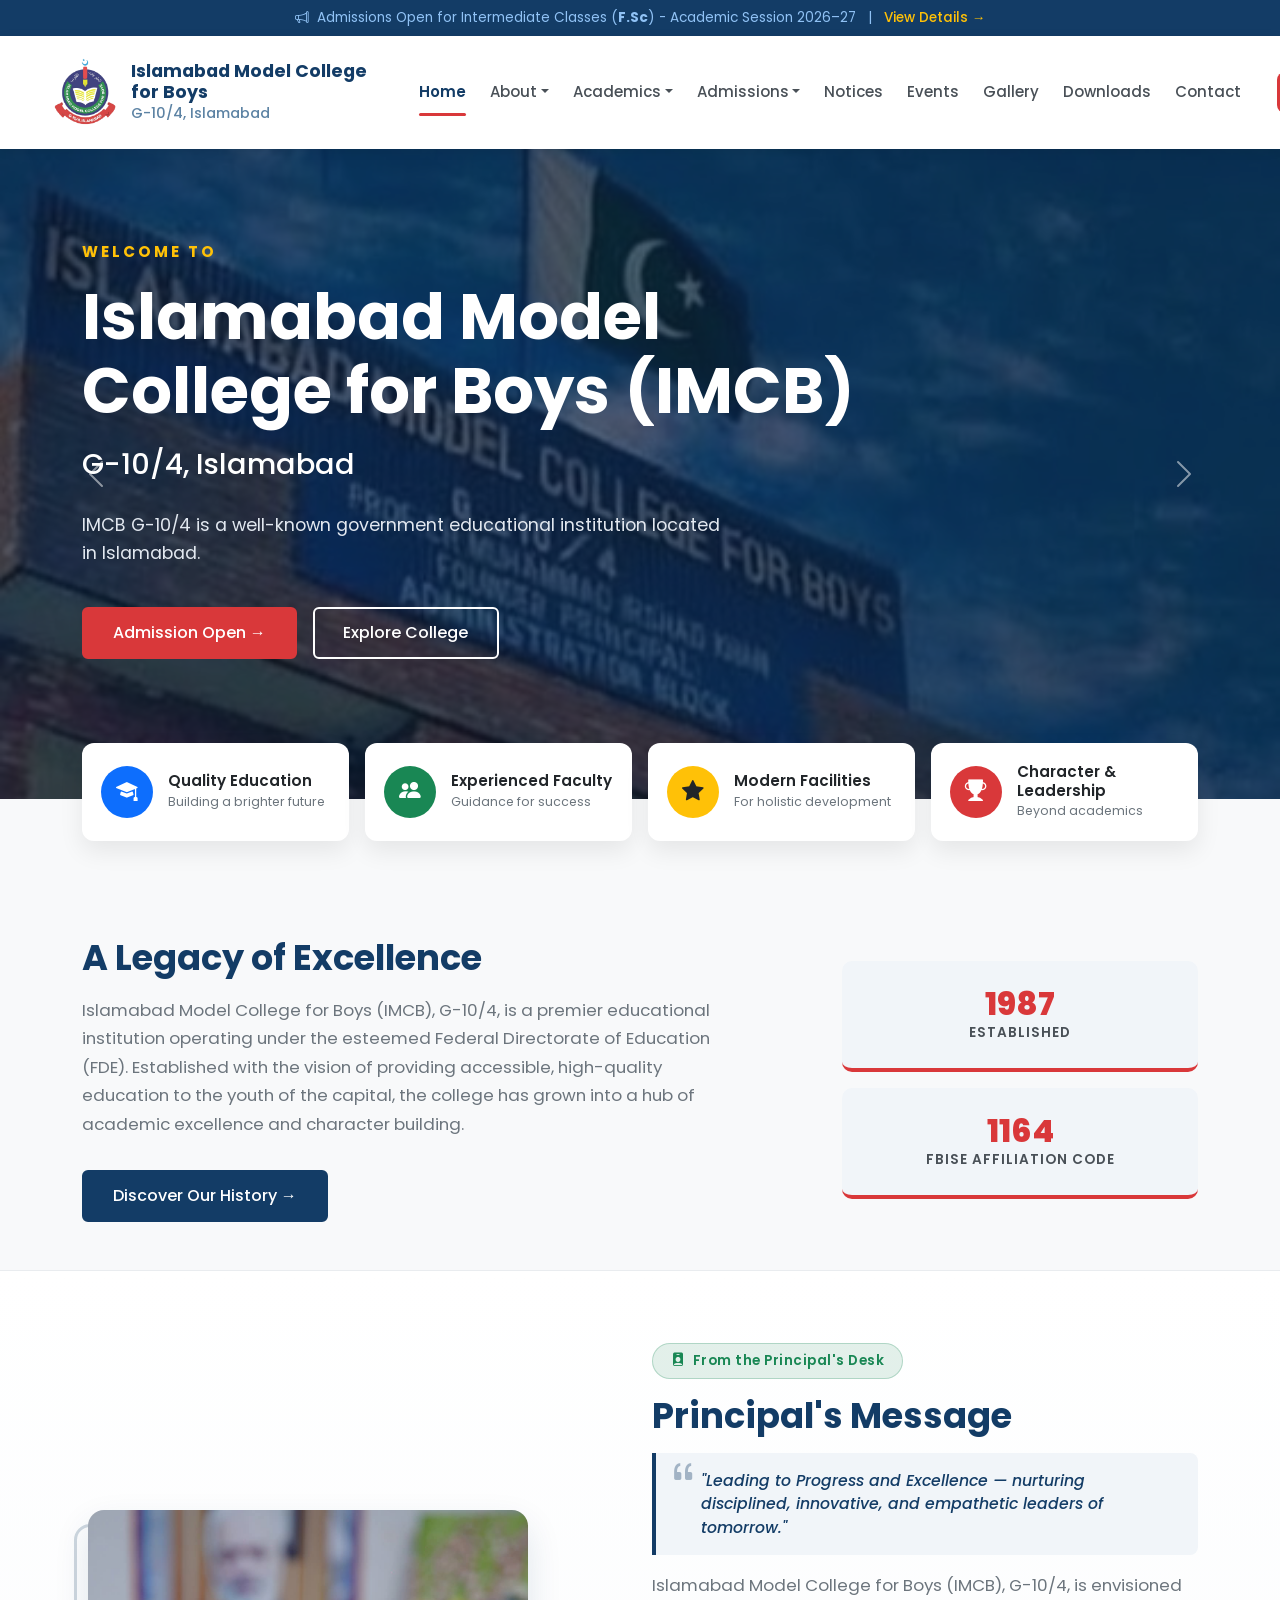
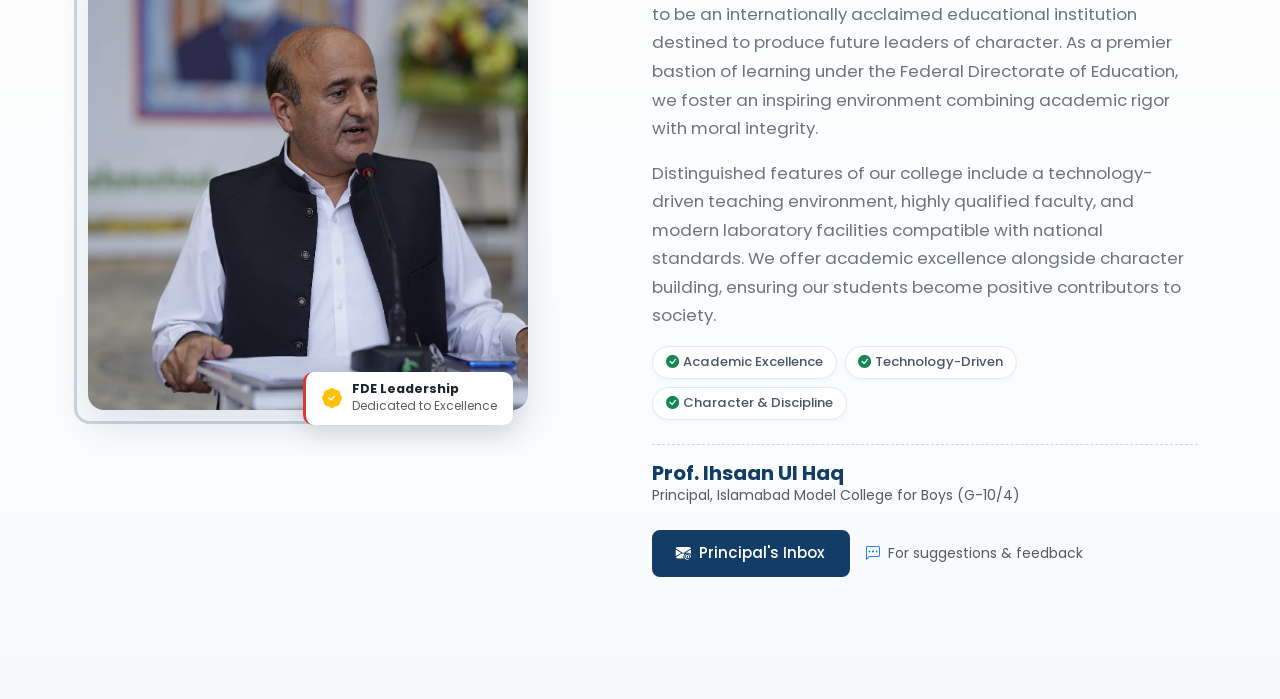
==== index.html @ ed9195a9 "Fix Overview link in index.html to point to overview.html" ====
<!DOCTYPE html>
<html lang="en">
<head>
  <meta charset="UTF-8" />
  <meta name="viewport" content="width=device-width, initial-scale=1.0" />
  <title>Islamabad Model College for Boys G-10/4</title>

  <!-- Bootstrap 5 CSS -->
  <link href="https://cdn.jsdelivr.net/npm/bootstrap@5.3.3/dist/css/bootstrap.min.css" rel="stylesheet" />
  <!-- Bootstrap Icons -->
  <link rel="stylesheet" href="https://cdn.jsdelivr.net/npm/bootstrap-icons@1.11.3/font/bootstrap-icons.min.css" />
  
  <!-- Google Fonts (Poppins) -->
  <link href="https://fonts.googleapis.com/css2?family=Poppins:wght@300;400;500;600;700;800&display=swap" rel="stylesheet">
  
  <!--importing external CSS-->
  <link rel="stylesheet" href="index.css">


</head>
<body>

  <!-- Top Announcement Bar (Full Width Header) -->
  <div class="top-bar py-2 text-center">
    <div class="container-fluid px-3 px-lg-4 px-xl-5 d-flex justify-content-center align-items-center flex-wrap gap-2">
      <i class="bi bi-megaphone"></i>
      <span>Admissions Open for Intermediate Classes (<b>F.Sc</b>) - Academic Session 2026–27</span>
      <span class="mx-1 d-none d-md-inline">|</span>
      <a href="#">View Details &rarr;</a>
    </div>
  </div>

  <!-- Navbar (Full Width Header) -->
  <nav class="navbar navbar-expand-lg sticky-top px-2 px-lg-3 px-xl-5">
    <div class="container-fluid px-0">
      <!-- Brand Logo + Name -->
      <a class="navbar-brand d-flex align-items-center gap-2" href="#">
        <img src="logo2.png" alt="IMCB Logo" class="navbar-brand-logo">
        <div class="d-none d-md-block">
          <div class="college-title">Islamabad Model College<br>for Boys</div>
          <div class="college-sub">G-10/4, Islamabad</div>
        </div>
        <div class="d-md-none">
          <div class="college-title">IMCB G-10/4</div>
        </div>
      </a>

      <!-- Mobile Toggle Button (Ab clearly nazar aayega) -->
      <button class="navbar-toggler" type="button" data-bs-toggle="collapse" data-bs-target="#mainNavbar">
        <span class="navbar-toggler-icon"></span>
      </button>

      <!-- Nav Links (Expanded across full header) -->
      <div class="collapse navbar-collapse justify-content-between" id="mainNavbar">
        <ul class="navbar-nav flex-grow-1 justify-content-evenly mx-lg-2 mx-xl-4 mb-2 mb-lg-0 align-items-lg-center">
          <li class="nav-item"><a class="nav-link active" href="#">Home</a></li>
          <li class="nav-item dropdown">
            <a class="nav-link dropdown-toggle" href="#" role="button" data-bs-toggle="dropdown">About</a>
            <ul class="dropdown-menu border-0 shadow-sm">
              <li><a class="dropdown-item" href="overview.html">Overview</a></li>
              <li><a class="dropdown-item" href="#principal">Principal's Message</a></li>
            </ul>
          </li>
          <li class="nav-item dropdown">
            <a class="nav-link dropdown-toggle" href="#" role="button" data-bs-toggle="dropdown">Academics</a>
            <ul class="dropdown-menu border-0 shadow-sm">
              <li><a class="dropdown-item" href="#">F.Sc Pre-Medical</a></li>
              <li><a class="dropdown-item" href="#">F.Sc Pre-Engineering</a></li>
              <li><a class="dropdown-item" href="#">ICS</a></li>
            </ul>
          </li>
          <li class="nav-item dropdown">
            <a class="nav-link dropdown-toggle" href="#" role="button" data-bs-toggle="dropdown">Admissions</a>
            <ul class="dropdown-menu border-0 shadow-sm">
              <li><a class="dropdown-item" href="#">Eligibility Criteria</a></li>
              <li><a class="dropdown-item" href="#">Fee Structure</a></li>
            </ul>
          </li>
          <li class="nav-item"><a class="nav-link" href="#">Notices</a></li>
          <li class="nav-item"><a class="nav-link" href="#">Events</a></li>
          <li class="nav-item"><a class="nav-link" href="#">Gallery</a></li>
          <li class="nav-item"><a class="nav-link" href="#">Downloads</a></li>
          <li class="nav-item"><a class="nav-link" href="#">Contact</a></li>
        </ul>

        <!-- Right Button -->
        <a href="#admissions" class="btn btn-admit-nav d-flex align-items-center gap-2 mt-3 mt-lg-0 text-nowrap">
          <i class="bi bi-mortarboard-fill"></i> Admissions
        </a>
      </div>
    </div>
  </nav>

  <!-- Hero Section (Slider Added) -->
  <section class="hero-section">
    <div id="mainHeroSlider" class="carousel slide carousel-fade" data-bs-ride="carousel">
      
      <div class="carousel-inner">
        
        <!-- Slide 1 (Left Aligned Text) -->
        <div class="carousel-item active slide-1">
          <div class="hero-overlay"></div>
          <div class="d-flex align-items-center w-100 h-100">
            <div class="container hero-content">
              <div class="row">
                <div class="col-lg-9 text-start">
                  <div class="tagline-badge">Welcome to</div>
                  <h1 class="hero-title">Islamabad Model College for Boys (IMCB)</h1>
                  <div class="hero-subtitle">G-10/4, Islamabad</div>
                  <p class="hero-desc">IMCB G-10/4 is a well-known government educational institution located in Islamabad.</p>
                  <div class="d-flex flex-wrap gap-3 justify-content-start">
                    <a href="#" class="btn btn-hero-primary">Admission Open &rarr;</a>
                    <a href="#" class="btn btn-hero-outline">Explore College</a>
                  </div>
                </div>
              </div>
            </div>
          </div>
        </div>

        <!-- Slide 2 (Left Aligned Text WITHOUT Box) -->
        <div class="carousel-item slide-2">
          <div class="hero-overlay"></div>
          <div class="d-flex align-items-center w-100 h-100">
            <div class="container hero-content">
              <div class="row">
                <div class="col-lg-9 text-start">
                  <div class="tagline-badge">Academic Session 2026-27</div>
                  <h1 class="hero-title">Shape Your Future With IMCB G-10/4</h1>
                  <div class="hero-subtitle">F.Sc & ICS</div>
                  <p class="hero-desc">Build a strong academic foundation through quality education, dedicated faculty, leadership opportunities, and holistic student development.</p>
                  <div class="d-flex flex-wrap gap-3 justify-content-start">
                    <a href="#" class="btn btn-hero-primary">Apply Now &rarr;</a>
                  </div>
                </div>
              </div>
            </div>
          </div>
        </div>

        <!-- Slide 3 (Left Aligned Text) -->
        <div class="carousel-item slide-3">
          <div class="hero-overlay"></div>
          <div class="d-flex align-items-center w-100 h-100">
            <div class="container hero-content">
              <div class="row">
                <div class="col-lg-9 text-start">
                  <div class="tagline-badge">Beyond Academics</div>
                  <h1 class="hero-title">Sports & Extracurriculars</h1>
                  <div class="hero-subtitle">Holistic Development</div>
                  <p class="hero-desc">We believe in nurturing physical fitness, teamwork, and leadership skills through various sports.</p>
                  <div class="d-flex flex-wrap gap-3 justify-content-start">
                    <a href="#" class="btn btn-hero-outline">View Gallery</a>
                  </div>
                </div>
              </div>
            </div>
          </div>
        </div>

        <!-- Slide 4 (Left Aligned Text) -->
        <div class="carousel-item slide-4">
          <div class="hero-overlay"></div>
          <div class="d-flex align-items-center w-100 h-100">
            <div class="container hero-content">
              <div class="row">
                <div class="col-lg-9 text-start">
                  <div class="tagline-badge">BEYOND ACADEMICS</div>
                  <h1 class="hero-title">Empowering Student Leaders</h1>
                  <div class="hero-subtitle">Student Council</div>
                  <p class="hero-desc">A platform where students take initiative, represent their peers, lead activities, and develop the confidence, communication, and leadership skills needed to make a meaningful impact.</p>
                  <div class="d-flex flex-wrap gap-3 justify-content-start">
                    <a href="#" class="btn btn-hero-outline">Explore Student Council &rarr;</a>
                  </div>
                </div>
              </div>
            </div>
          </div>
        </div>

      </div>

      <!-- Controls (Hidden on Mobile) -->
      <button class="carousel-control-prev d-none d-md-flex" type="button" data-bs-target="#mainHeroSlider" data-bs-slide="prev">
        <span class="carousel-control-prev-icon" aria-hidden="true"></span>
        <span class="visually-hidden">Previous</span>
      </button>
      <button class="carousel-control-next d-none d-md-flex" type="button" data-bs-target="#mainHeroSlider" data-bs-slide="next">
        <span class="carousel-control-next-icon" aria-hidden="true"></span>
        <span class="visually-hidden">Next</span>
      </button>
    </div>
  </section>

  <!-- Overlapping Feature Cards -->
  <section class="feature-card-wrapper">
    <div class="container">
      <div class="row g-3">
        <!-- Card 1 -->
        <div class="col-12 col-sm-6 col-lg-3">
          <div class="feature-card">
            <div class="icon-circle bg-icon-blue">
              <i class="bi bi-mortarboard-fill"></i>
            </div>
            <div>
              <h6>Quality Education</h6>
              <p>Building a brighter future</p>
            </div>
          </div>
        </div>

        <!-- Card 2 -->
        <div class="col-12 col-sm-6 col-lg-3">
          <div class="feature-card">
            <div class="icon-circle bg-icon-green">
              <i class="bi bi-people-fill"></i>
            </div>
            <div>
              <h6>Experienced Faculty</h6>
              <p>Guidance for success</p>
            </div>
          </div>
        </div>

        <!-- Card 3 -->
        <div class="col-12 col-sm-6 col-lg-3">
          <div class="feature-card">
            <div class="icon-circle bg-icon-yellow">
              <i class="bi bi-star-fill"></i>
            </div>
            <div>
              <h6>Modern Facilities</h6>
              <p>For holistic development</p>
            </div>
          </div>
        </div>

        <!-- Card 4 -->
        <div class="col-12 col-sm-6 col-lg-3">
          <div class="feature-card">
            <div class="icon-circle bg-icon-red">
              <i class="bi bi-trophy-fill"></i>
            </div>
            <div>
              <h6>Character & Leadership</h6>
              <p>Beyond academics</p>
            </div>
          </div>
        </div>
      </div>
    </div>
  </section>

  <!-- SECTION: Legacy of Excellence -->
  <section class="py-5" style="margin-top: 3rem;">
    <div class="container">
      <div class="row align-items-center">
        <div class="col-lg-7 mb-4 mb-lg-0">
          <h2 class="section-title">A Legacy of Excellence</h2>
          <p class="section-desc">
            Islamabad Model College for Boys (IMCB), G-10/4, is a premier educational institution operating under the esteemed Federal Directorate of Education (FDE). Established with the vision of providing accessible, high-quality education to the youth of the capital, the college has grown into a hub of academic excellence and character building.
          </p>
          <a href="overview.html" class="btn btn-hero-primary mt-3" style="background-color: var(--primary-navy); border-color: var(--primary-navy);">Discover Our History &rarr;</a>
        </div>
        <div class="col-lg-4 offset-lg-1">
          <div class="row g-3">
            <div class="col-6 col-lg-12">
              <div class="stats-box">
                <h3>1987</h3>
                <p>Established</p>
              </div>
            </div>
            <div class="col-6 col-lg-12">
              <div class="stats-box">
                <h3>1164</h3>
                <p>FBISE Affiliation Code</p>
              </div>
            </div>
          </div>
        </div>
      </div>
    </div>
  </section>

  <!-- SECTION: Principal's Message -->
  <section id="principal" class="py-5 principal-section">
    <div class="container my-4">
      <div class="row align-items-center">
        <!-- Image Side with Decorative Backdrop & Leadership Badge -->
        <div class="col-lg-5 mb-5 mb-lg-0 text-center">
          <div class="principal-img-wrapper">
            <div class="principal-img-backdrop"></div>
            <img src="principle.jpg" alt="Prof. Ihsaan Ul Haq - Principal IMCB G-10/4" class="principal-img">
            <div class="principal-exp-badge">
              <i class="bi bi-patch-check-fill text-warning fs-5"></i>
              <div>
                <strong class="d-block text-dark" style="line-height: 1.2;">FDE Leadership</strong>
                <span class="text-muted" style="font-size: 0.75rem;">Dedicated to Excellence</span>
              </div>
            </div>
          </div>
        </div>

        <!-- Text Side -->
        <div class="col-lg-6 offset-lg-1">
          <div class="principal-badge">
            <i class="bi bi-person-badge-fill me-1"></i> From the Principal's Desk
          </div>
          <h2 class="section-title">Principal's Message</h2>

          <!-- Pull Quote Box -->
          <div class="principal-quote-box mb-3">
            <i class="bi bi-quote quote-icon"></i>
            <p class="quote-text">
              "Leading to Progress and Excellence — nurturing disciplined, innovative, and empathetic leaders of tomorrow."
            </p>
          </div>

          <p class="section-desc mb-3">
            Islamabad Model College for Boys (IMCB), G-10/4, is envisioned to be an internationally acclaimed educational institution destined to produce future leaders of character. As a premier bastion of learning under the Federal Directorate of Education, we foster an inspiring environment combining academic rigor with moral integrity.
          </p>
          <p class="section-desc mb-3">
            Distinguished features of our college include a technology-driven teaching environment, highly qualified faculty, and modern laboratory facilities compatible with national standards. We offer academic excellence alongside character building, ensuring our students become positive contributors to society.
          </p>

          <!-- Key Pillars -->
          <div class="d-flex flex-wrap gap-2 mb-4">
            <span class="principal-pillar"><i class="bi bi-check-circle-fill text-success me-1"></i> Academic Excellence</span>
            <span class="principal-pillar"><i class="bi bi-check-circle-fill text-success me-1"></i> Technology-Driven</span>
            <span class="principal-pillar"><i class="bi bi-check-circle-fill text-success me-1"></i> Character & Discipline</span>
          </div>

          <!-- Formal Sign-Off -->
          <div class="principal-signoff mb-4">
            <h5 class="mb-0 fw-bold text-navy">Prof. Ihsaan Ul Haq</h5>
            <p class="text-muted small mb-0">Principal, Islamabad Model College for Boys (G-10/4)</p>
          </div>

          <!-- Contact / Action Button -->
          <div class="d-flex align-items-center gap-3 flex-wrap">
            <a href="mailto:principal@example.com" class="btn btn-principal-inbox">
              <i class="bi bi-envelope-at-fill"></i> Principal's Inbox
            </a>
            <span class="text-muted small">
              <i class="bi bi-chat-left-dots text-primary me-1"></i> For suggestions & feedback
            </span>
          </div>
        </div>
      </div>
    </div>
  </section>

  <div style="height: 50px;"></div>

  <!-- Bootstrap 5 Bundle with Popper -->
  <script src="https://cdn.jsdelivr.net/npm/bootstrap@5.3.3/dist/js/bootstrap.bundle.min.js"></script>
</body>
</html>
---- index.css ----
:root {
  --primary-navy: #133c66;
  --accent-red: #d9383a;
  --accent-red-hover: #be1a1d;
  --brand-green: #198754;
  --text-main: #495057;
  
  --hero-tagline-green: #ffc107;
  --hero-btn-pink: #d9383a; 
  --hero-btn-pink-hover: #be1a1d;
  --hero-text-white: #ffffff;
}

body {
  font-family: 'Poppins', sans-serif;
  color: var(--text-main); 
  background-color: #f8f9fa;
  overflow-x: hidden;
}

/* Top Announcement Bar */
.top-bar {
  background-color: var(--primary-navy);
  font-size: 0.85rem;
  color: #90c2f5; 
  padding-left: 15px;
  padding-right: 15px;
}
.top-bar a {
  color: #ffc107; 
  text-decoration: none;
  font-weight: 500;
}
.top-bar a:hover {
  text-decoration: underline;
  color: #ffffff; 
}

/* Main Navbar */
.navbar {
  padding: 0.85rem 0;
  background: #ffffff;
  box-shadow: 0 2px 10px rgba(0, 0, 0, 0.08); 
  width: 100%;
}
.navbar-brand-logo {
  width: 75px;
  height: auto;
  object-fit: contain;
}
.college-title {
  font-weight: 700;
  color: var(--primary-navy); 
  line-height: 1.2;
  font-size: 1.1rem;
  white-space: nowrap;
}
.college-sub {
  font-size: 0.90rem;
  color: #5d83a4;
  font-weight: 500;
  white-space: nowrap;
}
.nav-link {
  font-size: 0.94rem;
  font-weight: 500;
  color: var(--text-main) !important;
  padding: 0.5rem 0.75rem !important;
  position: relative;
  transition: color 0.3s;
  white-space: nowrap;
}
.nav-link:hover {
  color: var(--primary-navy) !important;
}
.nav-link.active {
  color: var(--primary-navy) !important;
  font-weight: 600;
}
.nav-link.active::after {
  content: '';
  position: absolute;
  bottom: -4px;
  left: 0.75rem;
  right: 0.75rem;
  height: 3px;
  background-color: var(--accent-red);
  border-radius: 2px;
}

/* Navbar Toggler Box Fix (Top Right Box) */
.navbar-toggler {
  border: 2px solid var(--primary-navy) !important; 
  border-radius: 6px;
  padding: 0.4rem 0.6rem;
  background-color: #f8f9fa;
}
.navbar-toggler:focus {
  box-shadow: 0 0 0 0.25rem rgba(19, 60, 102, 0.25);
}

.btn-admit-nav {
  background-color: var(--accent-red);
  color: #fff !important;
  border-radius: 8px;
  font-size: 0.9rem;
  font-weight: 500;
  padding: 0.55rem 1.4rem;
  transition: background-color 0.2s;
}
.btn-admit-nav:hover {
  background-color: var(--accent-red-hover);
}

/* Fixed Hero Section (Slider Added) */
.hero-section {
  position: relative;
  width: 100%;
  height: 650px; 
}
.carousel, .carousel-inner {
  height: 100%;
}
.carousel-item {
  height: 100%;
  background-position: center;
  background-size: cover;
  background-repeat: no-repeat;
}

/* Background Images for Slides */
.slide-1 { background-image: url('college3.jpg'); }
.slide-2 { background-image: url('colleges3.jpg'); }
.slide-3 { background-image: url('collegepic.jpg'); }
.slide-4 { background-image: url('Council.jpg'); }

.carousel-control-prev, .carousel-control-next, .carousel-indicators {
  z-index: 5;
}

/* Overlay for dark background */
.hero-overlay {
  position: absolute;
  top: 0; left: 0; right: 0; bottom: 0;
  background: rgba(13, 30, 50, 0.65); 
  z-index: 1;
}
.hero-content {
  position: relative;
  z-index: 2;
  margin-top: -3rem; 
}

/* TYPOGRAPHY FOR HERO */
.tagline-badge {
  display: inline-block;
  font-size: 0.95rem;
  font-weight: 700;
  color: var(--hero-tagline-green);
  text-transform: uppercase;
  letter-spacing: 3px;
  margin-bottom: 1rem;
}
.hero-title {
  font-size: 4rem;
  font-weight: 700; 
  line-height: 1.15;
  margin-bottom: 1rem;
  color: var(--hero-text-white); 
}
.hero-subtitle {
  font-size: 1.8rem;
  font-weight: 500;
  color: var(--hero-text-white);
  margin-bottom: 1.5rem;
}
.hero-desc {
  font-size: 1.1rem;
  font-weight: 400; 
  max-width: 650px;
  margin-bottom: 2.5rem;
  line-height: 1.6;
  color: #e2e8f0; 
}

/* Buttons */
.btn-hero-primary {
  background-color: var(--hero-btn-pink);
  border: 2px solid var(--hero-btn-pink);
  color: #ffffff;
  font-weight: 500;
  font-size: 1rem;
  padding: 0.75rem 1.8rem;
  border-radius: 6px;
  display: inline-flex;
  align-items: center;
  gap: 8px;
  transition: 0.3s;
  text-decoration: none;
}
.btn-hero-primary:hover {
  background-color: var(--hero-btn-pink-hover);
  border-color: var(--hero-btn-pink-hover);
  color: #ffffff;
}

.btn-hero-outline {
  background-color: transparent;
  border: 2px solid #ffffff; 
  color: #ffffff; 
  font-weight: 500;
  font-size: 1rem;
  padding: 0.75rem 1.8rem;
  border-radius: 6px;
  display: inline-flex;
  align-items: center;
  gap: 8px;
  transition: 0.3s;
  text-decoration: none;
}
.btn-hero-outline:hover {
  background-color: rgba(255, 255, 255, 0.15);
  color: #fff;
}

/* Floating Feature Cards */
.feature-card-wrapper {
  position: relative;
  margin-top: -4.5rem; 
  z-index: 10;
}
.feature-card {
  background: #ffffff;
  border-radius: 12px;
  padding: 1.3rem 1.2rem;
  box-shadow: 0 10px 25px rgba(0, 0, 0, 0.08);
  display: flex;
  align-items: center;
  gap: 15px;
  transition: transform 0.2s ease, box-shadow 0.2s ease;
  height: 100%;
}
.feature-card:hover {
  transform: translateY(-4px);
  box-shadow: 0 15px 30px rgba(0, 0, 0, 0.12);
}
.icon-circle {
  width: 52px;
  height: 52px;
  border-radius: 50%;
  display: flex;
  align-items: center;
  justify-content: center;
  font-size: 1.35rem;
  color: #fff;
  flex-shrink: 0;
}
.bg-icon-blue   { background-color: #0d6efd; }
.bg-icon-green  { background-color: #198754; }
.bg-icon-yellow { background-color: #ffc107; color: #212529 !important; }
.bg-icon-red    { background-color: var(--accent-red); }

.feature-card h6 {
  margin-bottom: 2px;
  font-weight: 600;
  font-size: 0.95rem;
  color: #212529;
}
.feature-card p {
  margin-bottom: 0;
  font-size: 0.78rem;
  color: #6c757d;
}

/* Sections */
.section-title {
  font-size: 2.2rem;
  font-weight: 700;
  color: var(--primary-navy);
  margin-bottom: 1rem;
}
.section-desc {
  font-size: 1.05rem;
  line-height: 1.7;
  color: #6c757d;
}
.stats-box {
  background-color: #f1f5f9;
  padding: 1.5rem;
  border-radius: 10px;
  text-align: center;
  border-bottom: 4px solid var(--accent-red);
  height: 100%; 
  display: flex;
  flex-direction: column;
  justify-content: center;
}
.stats-box h3 {
  font-size: 2rem;
  font-weight: 800;
  color: var(--accent-red);
  margin-bottom: 0;
}
.stats-box p {
  font-size: 0.85rem;
  font-weight: 600;
  color: var(--text-main);
  text-transform: uppercase;
  letter-spacing: 1px;
  margin-bottom: 0;
}

/* Overview Section */
.overview-section {
  background-color: #ffffff;
  scroll-margin-top: 80px;
}

.overview-h1 {
  font-size: 2.2rem;
  font-weight: 700;
  color: var(--primary-navy);
  margin-bottom: 1rem;
}

.overview-h2 {
  font-size: 1.35rem;
  font-weight: 700;
  color: var(--primary-navy);
  margin-top: 1.5rem;
  margin-bottom: 0.75rem;
  position: relative;
  padding-left: 0.85rem;
  border-left: 4px solid var(--accent-red);
}

.overview-list {
  list-style: none;
  padding-left: 0;
  margin-top: 0.75rem;
  margin-bottom: 1.5rem;
}

.overview-list li {
  position: relative;
  padding-left: 1.6rem;
  margin-bottom: 0.75rem;
  color: #495057;
  line-height: 1.65;
  font-size: 0.95rem;
}

.overview-list li::before {
  content: "✔";
  position: absolute;
  left: 0;
  top: 0;
  color: var(--brand-green);
  font-weight: bold;
  font-size: 0.9rem;
}

.overview-list strong,
.overview-list b {
  color: var(--primary-navy);
}

.overview-card {
  border-top: 4px solid var(--brand-green);
}

/* Principal's Message Section */
.principal-section {
  background: linear-gradient(180deg, #ffffff 0%, #f8fafc 100%);
  border-top: 1px solid #e9ecef;
  position: relative;
}

.principal-img-wrapper {
  position: relative;
  display: inline-block;
  width: 100%;
  max-width: 440px;
}

.principal-img-backdrop {
  position: absolute;
  top: 14px;
  left: -14px;
  width: 100%;
  height: 100%;
  border: 3px solid rgba(19, 60, 102, 0.2);
  border-radius: 16px;
  z-index: 0;
  transition: all 0.3s ease;
}

.principal-img-wrapper:hover .principal-img-backdrop {
  top: 8px;
  left: -8px;
  border-color: var(--accent-red);
}

.principal-img {
  position: relative;
  z-index: 1;
  width: 100%;
  height: 500px;
  border-radius: 16px;
  box-shadow: 0 15px 35px rgba(19, 60, 102, 0.12);
  object-fit: cover;
  object-position: center 15%;
}

.principal-exp-badge {
  position: absolute;
  bottom: -15px;
  right: 15px;
  background: #ffffff;
  padding: 0.6rem 1rem;
  border-radius: 10px;
  box-shadow: 0 10px 25px rgba(0, 0, 0, 0.1);
  z-index: 2;
  display: flex;
  align-items: center;
  gap: 10px;
  font-size: 0.8rem;
  text-align: left;
  border-left: 3px solid var(--accent-red);
}

.principal-badge {
  background-color: rgba(25, 135, 84, 0.12);
  color: var(--brand-green);
  border: 1px solid rgba(25, 135, 84, 0.25);
  padding: 0.4rem 1.1rem;
  border-radius: 50px;
  font-size: 0.85rem;
  font-weight: 600;
  display: inline-block;
  margin-bottom: 1rem;
  letter-spacing: 0.5px;
}

.principal-quote-box {
  position: relative;
  background: #f1f5f9;
  border-left: 4px solid var(--primary-navy);
  padding: 1rem 1.25rem 1rem 2.8rem;
  border-radius: 0 8px 8px 0;
}

.principal-quote-box .quote-icon {
  position: absolute;
  left: 0.8rem;
  top: 0.4rem;
  font-size: 1.8rem;
  color: var(--primary-navy);
  opacity: 0.35;
  line-height: 1;
}

.principal-quote-box .quote-text {
  font-style: italic;
  font-weight: 500;
  color: var(--primary-navy);
  margin-bottom: 0;
  font-size: 0.98rem;
  line-height: 1.5;
}

.principal-pillar {
  background: #ffffff;
  border: 1px solid #e2e8f0;
  padding: 0.35rem 0.8rem;
  border-radius: 20px;
  font-size: 0.82rem;
  font-weight: 500;
  color: #475569;
  display: inline-flex;
  align-items: center;
  box-shadow: 0 2px 5px rgba(0, 0, 0, 0.03);
}

.principal-signoff {
  border-top: 1px dashed #cbd5e1;
  padding-top: 1rem;
}

.text-navy {
  color: var(--primary-navy);
}

.btn-principal-inbox {
  background-color: var(--primary-navy);
  border: 2px solid var(--primary-navy);
  color: #ffffff;
  font-weight: 500;
  font-size: 0.95rem;
  padding: 0.65rem 1.4rem;
  border-radius: 8px;
  display: inline-flex;
  align-items: center;
  gap: 8px;
  transition: all 0.3s ease;
  text-decoration: none;
}

.btn-principal-inbox:hover {
  background-color: var(--accent-red);
  border-color: var(--accent-red);
  color: #ffffff;
  transform: translateY(-2px);
  box-shadow: 0 6px 15px rgba(217, 56, 58, 0.3);
}

/* Desktop Navbar Full-Width Scaling */
@media (min-width: 992px) and (max-width: 1199px) {
  .nav-link {
    font-size: 0.86rem;
    padding: 0.45rem 0.45rem !important;
  }
  .navbar-brand-logo {
    width: 62px;
  }
  .college-title {
    font-size: 0.95rem;
  }
  .college-sub {
    font-size: 0.8rem;
  }
  .btn-admit-nav {
    font-size: 0.84rem;
    padding: 0.45rem 0.9rem;
  }
}

@media (min-width: 1400px) {
  .nav-link {
    font-size: 1rem;
    padding: 0.5rem 1.1rem !important;
  }
  .btn-admit-nav {
    font-size: 0.95rem;
    padding: 0.6rem 1.6rem;
  }
}

/* =========================================================
   RESPONSIVE DESIGN (TABLETS & MOBILE)
   ========================================================= */

@media (max-width: 991px) {
  /* Navbar */
  .navbar-collapse {
    background: #ffffff;
    padding: 1.25rem 1rem;
    border-radius: 10px;
    margin-top: 0.75rem;
    box-shadow: 0 10px 30px rgba(0, 0, 0, 0.1);
  }
  .nav-link {
    padding: 0.65rem 0.8rem !important;
    border-bottom: 1px solid #f1f5f9;
  }
  .nav-link.active::after {
    display: none;
  }
  .btn-admit-nav {
    width: 100%;
    text-align: center;
    justify-content: center;
    margin-top: 1rem;
  }

  /* Hero Section */
  .hero-section {
    height: auto;
    min-height: 580px;
  }
  .hero-content {
    margin-top: 0;
    padding-top: 3.5rem;
    padding-bottom: 3.5rem;
  }
  .hero-title {
    font-size: 2.5rem;
  }
  .hero-subtitle {
    font-size: 1.35rem;
  }
  .feature-card-wrapper {
    margin-top: 2rem;
  }

  /* Principal's Message */
  .principal-img-backdrop {
    display: none;
  }
  .principal-exp-badge {
    bottom: 10px;
    right: 10px;
  }
  .principal-img {
    height: 420px;
    max-width: 100%;
  }
}

@media (max-width: 767px) {
  /* Announcement Top Bar */
  .top-bar {
    font-size: 0.76rem;
    padding-left: 8px;
    padding-right: 8px;
  }

  /* Navbar Brand on Mobile */
  .navbar {
    padding: 0.5rem 0;
  }
  .navbar-brand-logo {
    width: 50px;
  }
  .navbar-brand .college-title {
    font-size: 1.05rem;
    font-weight: 700;
  }

  /* Hero Section Slide Changer Buttons (Hidden on Mobile) */
  .carousel-control-prev,
  .carousel-control-next {
    display: none !important;
  }

  /* Hero Section Typography */
  .hero-section {
    min-height: 520px;
  }
  .carousel-item {
    min-height: 520px;
  }
  .hero-content {
    padding-top: 2.5rem;
    padding-bottom: 2.5rem;
  }
  .tagline-badge {
    font-size: 0.8rem;
    letter-spacing: 2px;
    margin-bottom: 0.5rem;
  }
  .hero-title {
    font-size: 1.85rem;
    line-height: 1.25;
    margin-bottom: 0.75rem;
  }
  .hero-subtitle {
    font-size: 1.15rem;
    margin-bottom: 0.75rem;
  }
  .hero-desc {
    font-size: 0.92rem;
    line-height: 1.55;
    margin-bottom: 1.5rem;
  }
  .btn-hero-primary,
  .btn-hero-outline {
    font-size: 0.9rem;
    padding: 0.65rem 1.3rem;
  }

  /* Legacy / Overview Section */
  .section-title,
  .overview-h1 {
    font-size: 1.7rem;
    margin-bottom: 0.75rem;
  }
  .overview-h2 {
    font-size: 1.15rem;
    margin-top: 1.1rem;
    margin-bottom: 0.5rem;
  }
  .overview-list li {
    font-size: 0.88rem;
    line-height: 1.55;
  }
  .section-desc {
    font-size: 0.95rem;
    line-height: 1.6;
  }

  /* Stats Box */
  .stats-box {
    padding: 1.1rem 0.8rem;
  }
  .stats-box h3 {
    font-size: 1.65rem;
  }
  .stats-box p {
    font-size: 0.75rem;
    letter-spacing: 0.5px;
  }

  /* Principal Section */
  .principal-img {
    height: 350px;
  }
  .principal-quote-box {
    padding: 0.75rem 1rem 0.75rem 2.2rem;
  }
  .principal-quote-box .quote-icon {
    font-size: 1.4rem;
    left: 0.6rem;
    top: 0.5rem;
  }
  .principal-quote-box .quote-text {
    font-size: 0.88rem;
  }
  .principal-pillar {
    font-size: 0.78rem;
    padding: 0.3rem 0.65rem;
  }
  .btn-principal-inbox {
    width: 100%;
    justify-content: center;
  }
}

@media (max-width: 576px) {
  .hero-title {
    font-size: 1.65rem;
  }
  .hero-subtitle {
    font-size: 1.05rem;
  }
  .btn-hero-primary,
  .btn-hero-outline {
    width: 100%;
    justify-content: center;
  }
  .principal-img {
    height: 300px;
  }
  .principal-exp-badge {
    bottom: 8px;
    right: 8px;
    padding: 0.4rem 0.75rem;
    font-size: 0.75rem;
  }
}
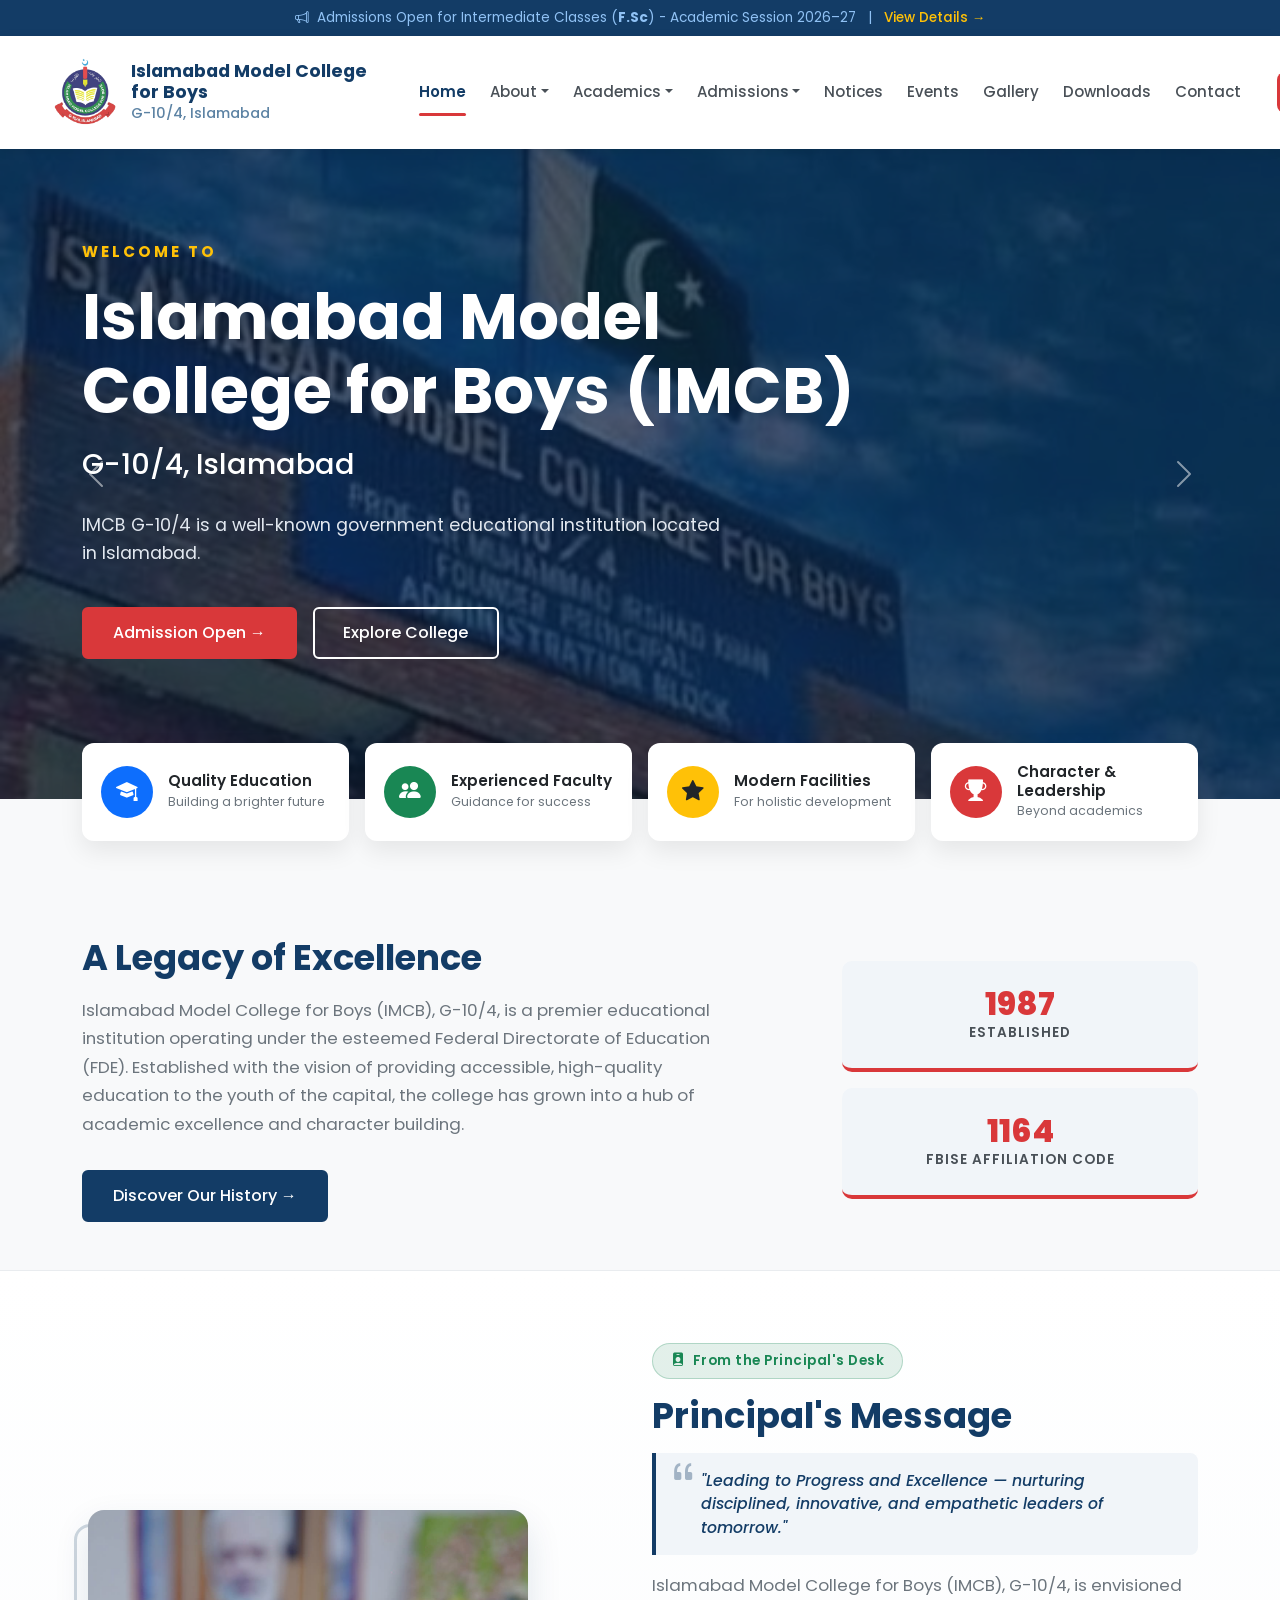
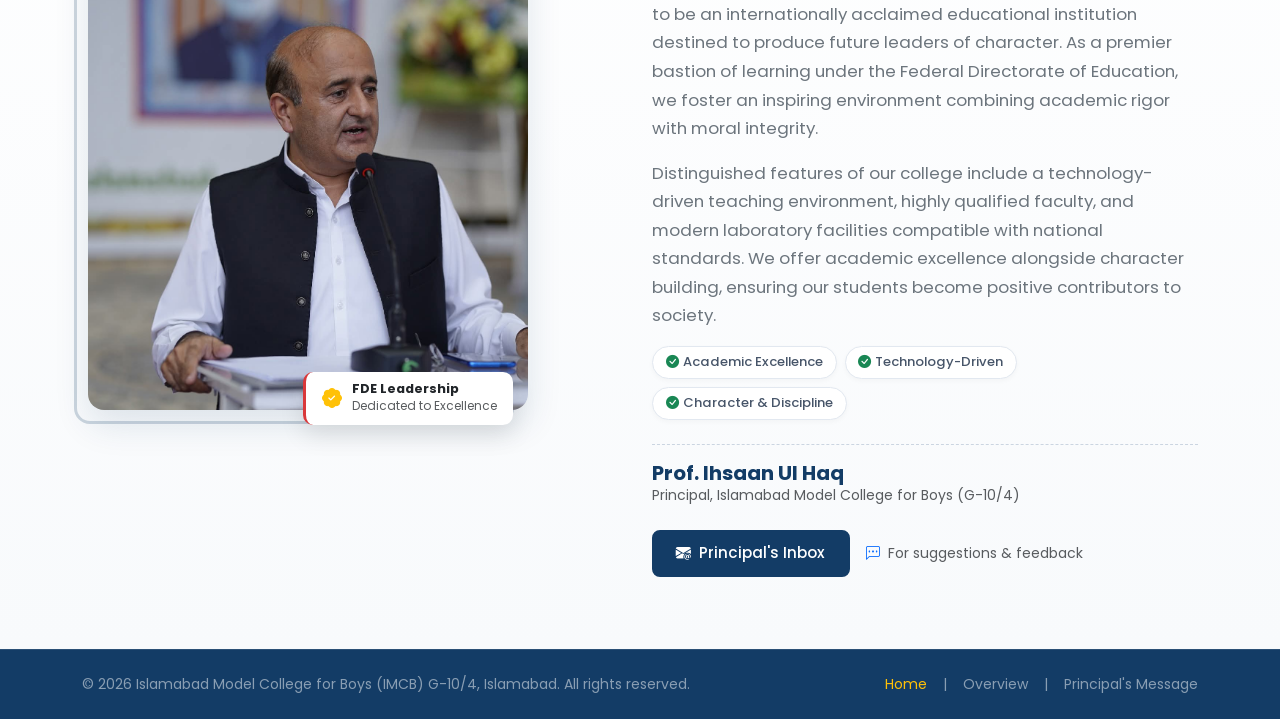
==== commit f3b1a348: "Redesign overview.html into a modern profile with cards, image embeds, badges, sidebar TOC, and add " ====
--- a/index.html
+++ b/index.html
@@ -350,7 +350,21 @@
     </div>
   </section>
 
-  <div style="height: 50px;"></div>
+  <!-- Footer -->
+  <footer class="py-4 text-center text-white" style="background-color: var(--primary-navy); border-top: 1px solid rgba(255,255,255,0.1);">
+    <div class="container">
+      <div class="d-flex flex-column flex-md-row align-items-center justify-content-between gap-2 small">
+        <div class="text-white-50">© 2026 Islamabad Model College for Boys (IMCB) G-10/4, Islamabad. All rights reserved.</div>
+        <div class="d-flex gap-3">
+          <a href="index.html" class="text-warning text-decoration-none">Home</a>
+          <span class="text-white-50">|</span>
+          <a href="overview.html" class="text-white-50 text-decoration-none">Overview</a>
+          <span class="text-white-50">|</span>
+          <a href="#principal" class="text-white-50 text-decoration-none">Principal's Message</a>
+        </div>
+      </div>
+    </div>
+  </footer>
 
   <!-- Bootstrap 5 Bundle with Popper -->
   <script src="https://cdn.jsdelivr.net/npm/bootstrap@5.3.3/dist/js/bootstrap.bundle.min.js"></script>
--- a/index.css
+++ b/index.css
@@ -369,6 +369,146 @@
   border-top: 4px solid var(--brand-green);
 }
 
+/* =========================================================
+   ENHANCED OVERVIEW PAGE STYLING
+   ========================================================= */
+
+.overview-hero {
+  position: relative;
+  background: linear-gradient(135deg, rgba(13, 30, 50, 0.88), rgba(19, 60, 102, 0.92)), url('college3.jpg') center/cover no-repeat;
+  padding: 4.5rem 0 3.5rem 0;
+  color: #ffffff;
+}
+
+.overview-lead-card {
+  background: #ffffff;
+  border-radius: 16px;
+  box-shadow: 0 10px 30px rgba(0, 0, 0, 0.06);
+  border: 1px solid #e9ecef;
+  padding: 2.5rem;
+  margin-top: -2.5rem;
+  position: relative;
+  z-index: 5;
+}
+
+.overview-card-main {
+  background: #ffffff;
+  border-radius: 16px;
+  box-shadow: 0 8px 25px rgba(0, 0, 0, 0.05);
+  border: 1px solid #eef2f6;
+  padding: 2.2rem;
+  margin-bottom: 2rem;
+  transition: transform 0.25s ease, box-shadow 0.25s ease;
+}
+
+.overview-card-main:hover {
+  transform: translateY(-3px);
+  box-shadow: 0 15px 35px rgba(19, 60, 102, 0.1);
+}
+
+.overview-icon-badge {
+  width: 50px;
+  height: 50px;
+  border-radius: 12px;
+  display: inline-flex;
+  align-items: center;
+  justify-content: center;
+  font-size: 1.35rem;
+  color: #ffffff;
+  flex-shrink: 0;
+}
+
+.bg-navy { background-color: var(--primary-navy); }
+.bg-green { background-color: var(--brand-green); }
+.bg-amber { background-color: #d97706; }
+.bg-red { background-color: var(--accent-red); }
+
+.program-card {
+  background: #f8fafc;
+  border-radius: 12px;
+  padding: 1.4rem;
+  border: 1px solid #e2e8f0;
+  height: 100%;
+  transition: all 0.2s ease;
+}
+
+.program-card:hover {
+  background: #ffffff;
+  border-color: var(--brand-green);
+  box-shadow: 0 8px 20px rgba(25, 135, 84, 0.12);
+  transform: translateY(-2px);
+}
+
+.facility-card {
+  background: #f8fafc;
+  border-radius: 12px;
+  padding: 1.4rem;
+  border: 1px solid #e2e8f0;
+  height: 100%;
+  transition: all 0.2s ease;
+}
+
+.facility-card:hover {
+  background: #ffffff;
+  border-color: #d97706;
+  box-shadow: 0 8px 20px rgba(217, 119, 6, 0.12);
+  transform: translateY(-2px);
+}
+
+.student-life-card {
+  background: #f8fafc;
+  border-radius: 12px;
+  padding: 1.4rem;
+  border: 1px solid #e2e8f0;
+  height: 100%;
+  transition: all 0.2s ease;
+}
+
+.student-life-card:hover {
+  background: #ffffff;
+  border-color: var(--accent-red);
+  box-shadow: 0 8px 20px rgba(217, 56, 58, 0.12);
+  transform: translateY(-2px);
+}
+
+.overview-img {
+  width: 100%;
+  border-radius: 12px;
+  object-fit: cover;
+  box-shadow: 0 8px 20px rgba(0, 0, 0, 0.08);
+}
+
+.overview-nav-item {
+  display: flex;
+  align-items: center;
+  gap: 10px;
+  padding: 0.75rem 1rem;
+  color: var(--primary-navy);
+  text-decoration: none;
+  border-radius: 8px;
+  font-weight: 500;
+  font-size: 0.92rem;
+  transition: all 0.2s ease;
+}
+
+.overview-nav-item:hover {
+  background-color: #f1f5f9;
+  color: var(--accent-red);
+  padding-left: 1.25rem;
+}
+
+.overview-chip {
+  display: inline-flex;
+  align-items: center;
+  gap: 6px;
+  background: #f1f5f9;
+  color: var(--primary-navy);
+  padding: 0.4rem 0.9rem;
+  border-radius: 50px;
+  font-size: 0.85rem;
+  font-weight: 600;
+}
+
 /* Principal's Message Section */
 .principal-section {
   background: linear-gradient(180deg, #ffffff 0%, #f8fafc 100%);
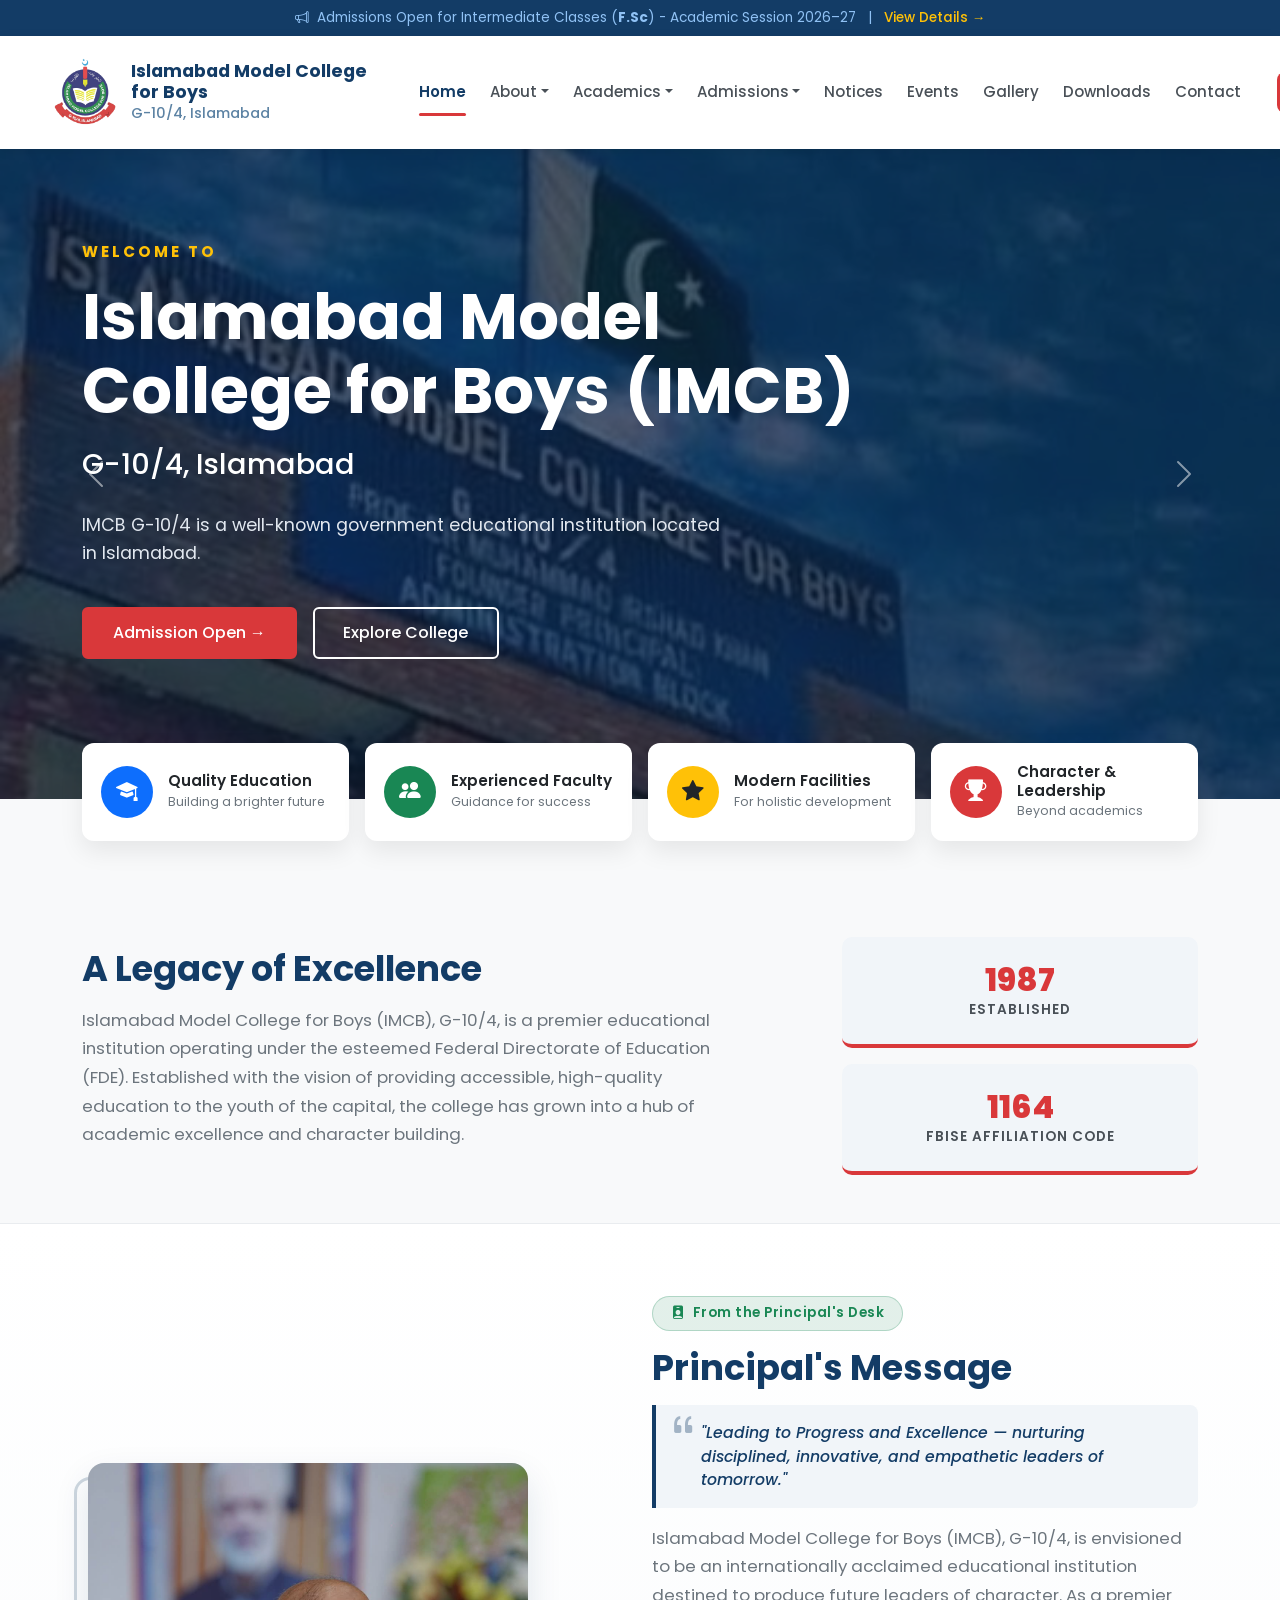
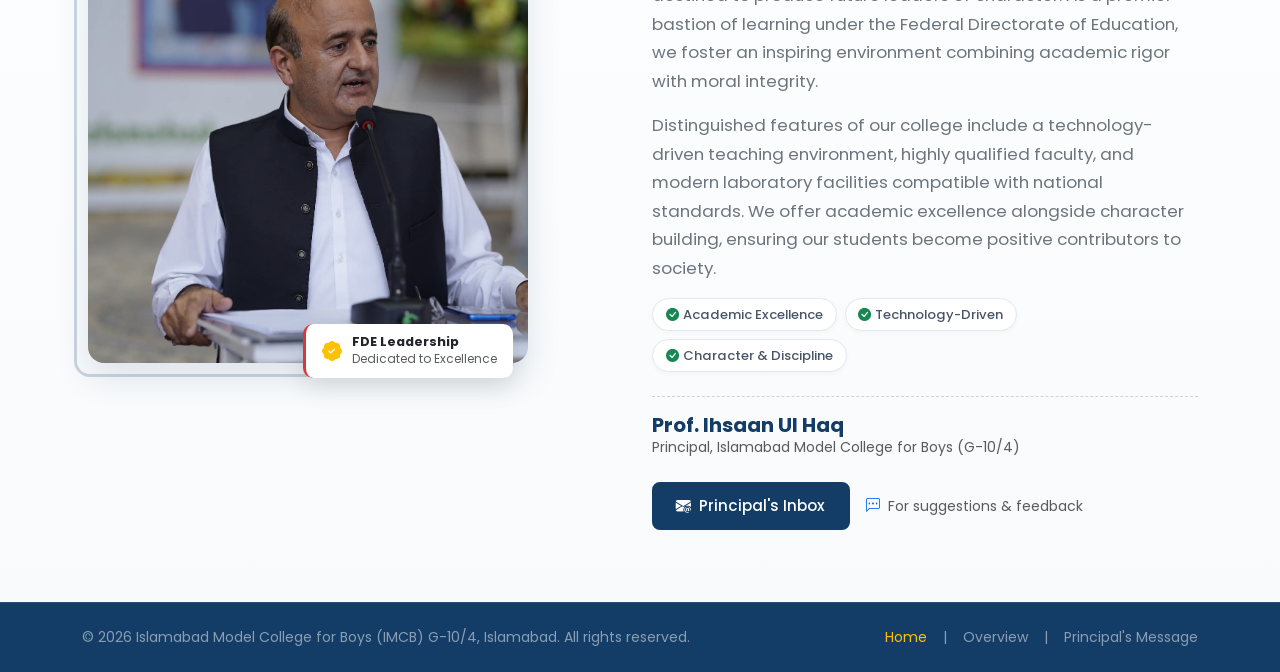
==== commit 73a8230f: "Remove Discover Our History button from A Legacy of Excellence section" ====
--- a/index.html
+++ b/index.html
@@ -260,7 +260,6 @@
           <p class="section-desc">
             Islamabad Model College for Boys (IMCB), G-10/4, is a premier educational institution operating under the esteemed Federal Directorate of Education (FDE). Established with the vision of providing accessible, high-quality education to the youth of the capital, the college has grown into a hub of academic excellence and character building.
           </p>
-          <a href="overview.html" class="btn btn-hero-primary mt-3" style="background-color: var(--primary-navy); border-color: var(--primary-navy);">Discover Our History &rarr;</a>
         </div>
         <div class="col-lg-4 offset-lg-1">
           <div class="row g-3">
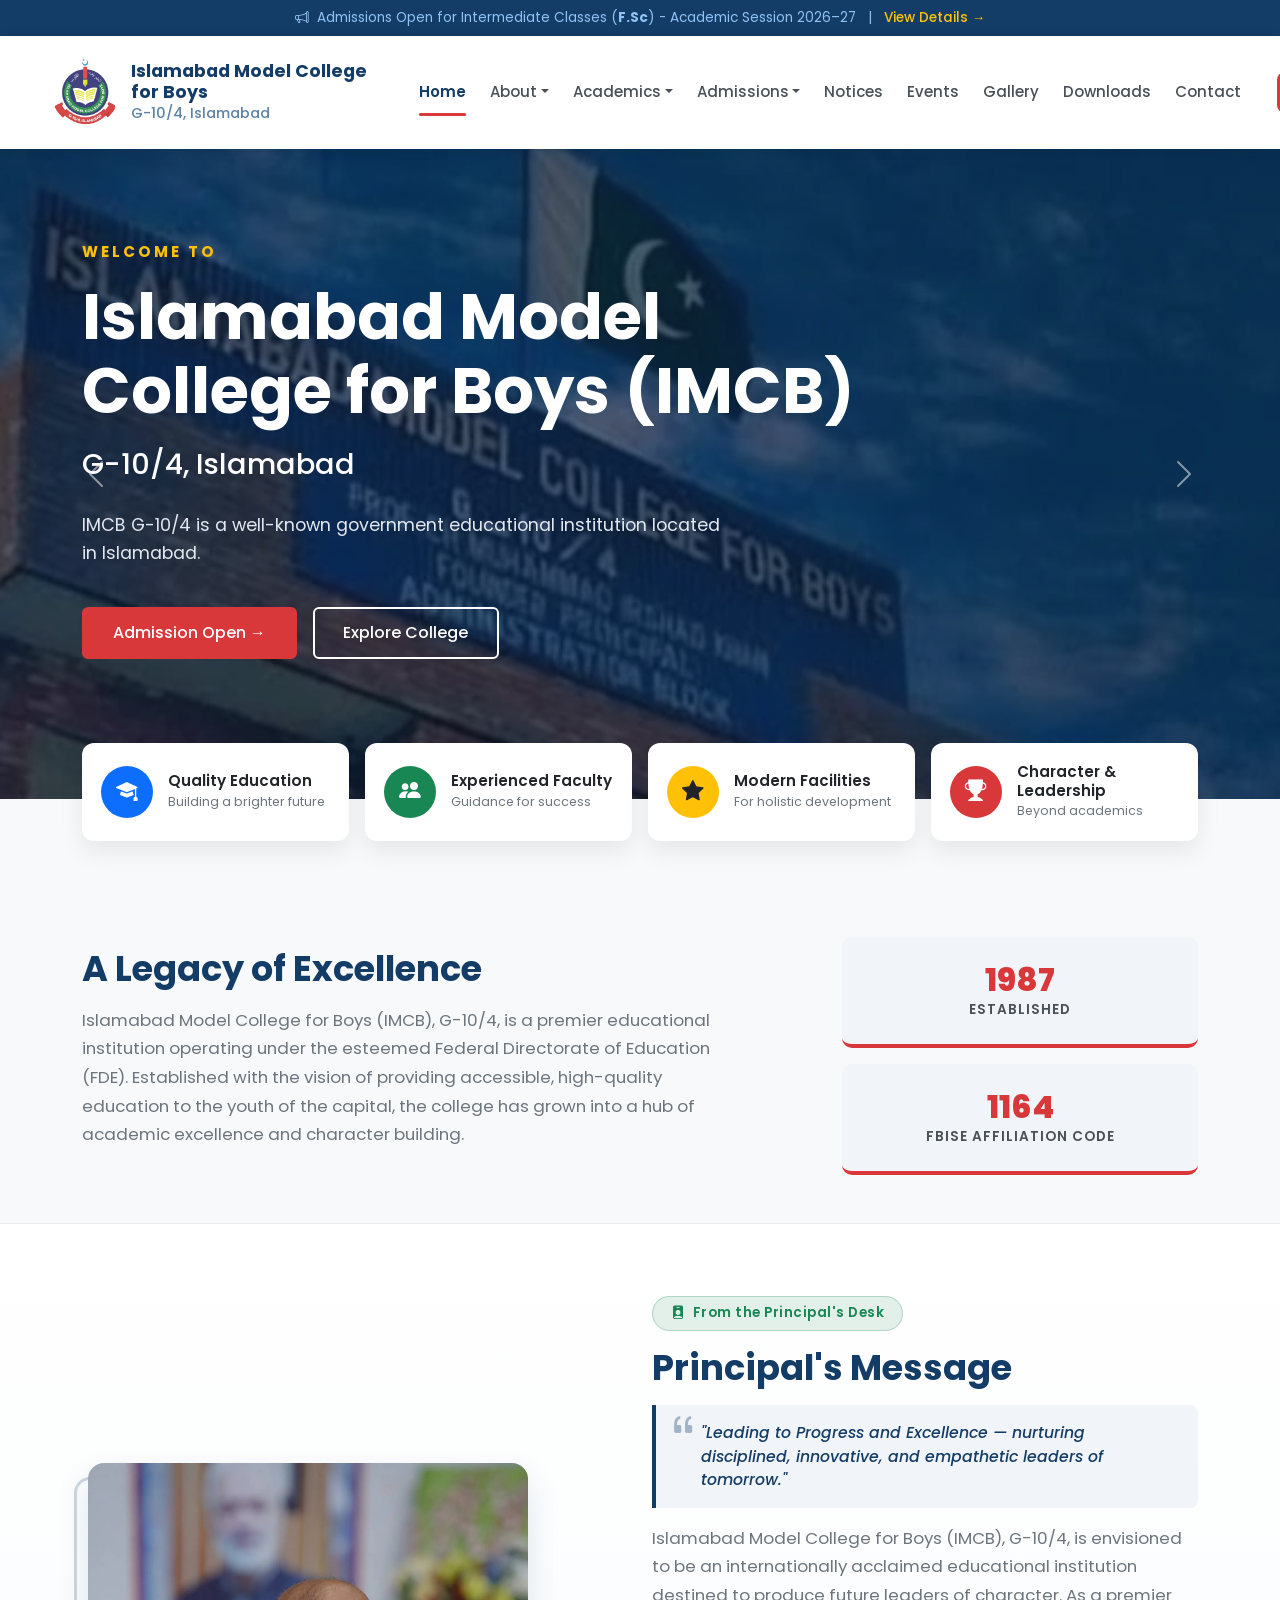
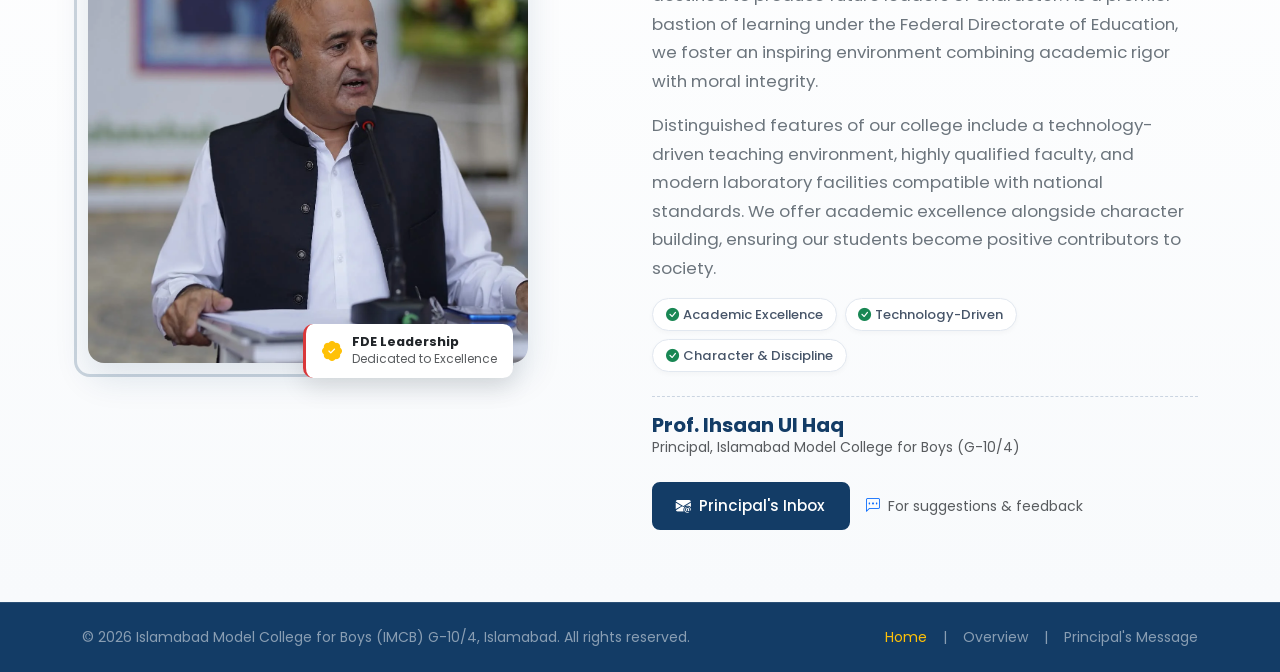
==== commit b1e017b1: "Convert all images to WebP format and update code references for faster loading" ====
--- a/index.html
+++ b/index.html
@@ -35,7 +35,7 @@
     <div class="container-fluid px-0">
       <!-- Brand Logo + Name -->
       <a class="navbar-brand d-flex align-items-center gap-2" href="#">
-        <img src="logo2.png" alt="IMCB Logo" class="navbar-brand-logo">
+        <img src="logo2.webp" alt="IMCB Logo" class="navbar-brand-logo">
         <div class="d-none d-md-block">
           <div class="college-title">Islamabad Model College<br>for Boys</div>
           <div class="college-sub">G-10/4, Islamabad</div>
@@ -59,6 +59,7 @@
             <ul class="dropdown-menu border-0 shadow-sm">
               <li><a class="dropdown-item" href="overview.html">Overview</a></li>
               <li><a class="dropdown-item" href="#principal">Principal's Message</a></li>
+              <li><a class="dropdown-item" href="teachers.html">Teachers & Faculty</a></li>
             </ul>
           </li>
           <li class="nav-item dropdown">
@@ -80,7 +81,7 @@
           <li class="nav-item"><a class="nav-link" href="#">Events</a></li>
           <li class="nav-item"><a class="nav-link" href="#">Gallery</a></li>
           <li class="nav-item"><a class="nav-link" href="#">Downloads</a></li>
-          <li class="nav-item"><a class="nav-link" href="#">Contact</a></li>
+          <li class="nav-item"><a class="nav-link" href="contact.html">Contact</a></li>
         </ul>
 
         <!-- Right Button -->
@@ -289,7 +290,7 @@
         <div class="col-lg-5 mb-5 mb-lg-0 text-center">
           <div class="principal-img-wrapper">
             <div class="principal-img-backdrop"></div>
-            <img src="principle.jpg" alt="Prof. Ihsaan Ul Haq - Principal IMCB G-10/4" class="principal-img">
+            <img src="principle.webp" alt="Prof. Ihsaan Ul Haq - Principal IMCB G-10/4" class="principal-img">
             <div class="principal-exp-badge">
               <i class="bi bi-patch-check-fill text-warning fs-5"></i>
               <div>
--- a/index.css
+++ b/index.css
@@ -129,10 +129,10 @@
 }
 
 /* Background Images for Slides */
-.slide-1 { background-image: url('college3.jpg'); }
-.slide-2 { background-image: url('colleges3.jpg'); }
-.slide-3 { background-image: url('collegepic.jpg'); }
-.slide-4 { background-image: url('Council.jpg'); }
+.slide-1 { background-image: url('college3.webp'); }
+.slide-2 { background-image: url('colleges3.webp'); }
+.slide-3 { background-image: url('collegepic.webp'); }
+.slide-4 { background-image: url('Council.webp'); }
 
 .carousel-control-prev, .carousel-control-next, .carousel-indicators {
   z-index: 5;
@@ -375,7 +375,7 @@
 
 .overview-hero {
   position: relative;
-  background: linear-gradient(135deg, rgba(13, 30, 50, 0.88), rgba(19, 60, 102, 0.92)), url('college3.jpg') center/cover no-repeat;
+  background: linear-gradient(135deg, rgba(13, 30, 50, 0.88), rgba(19, 60, 102, 0.92)), url('college3.webp') center/cover no-repeat;
   padding: 4.5rem 0 3.5rem 0;
   color: #ffffff;
 }
@@ -422,6 +422,9 @@
 .bg-green { background-color: var(--brand-green); }
 .bg-amber { background-color: #d97706; }
 .bg-red { background-color: var(--accent-red); }
+.bg-teal { background-color: #0284c7; }
+.bg-indigo { background-color: #4f46e5; }
+.bg-purple { background-color: #7c3aed; }
 
 .program-card {
   background: #f8fafc;
@@ -468,6 +471,38 @@
   background: #ffffff;
   border-color: var(--accent-red);
   box-shadow: 0 8px 20px rgba(217, 56, 58, 0.12);
+  transform: translateY(-2px);
+}
+
+.admission-finance-card {
+  background: #f8fafc;
+  border-radius: 12px;
+  padding: 1.4rem;
+  border: 1px solid #e2e8f0;
+  height: 100%;
+  transition: all 0.2s ease;
+}
+
+.admission-finance-card:hover {
+  background: #ffffff;
+  border-color: #0284c7;
+  box-shadow: 0 8px 20px rgba(2, 132, 199, 0.12);
+  transform: translateY(-2px);
+}
+
+.overview-feature-card {
+  background: #f8fafc;
+  border-radius: 12px;
+  padding: 1.4rem;
+  border: 1px solid #e2e8f0;
+  height: 100%;
+  transition: all 0.2s ease;
+}
+
+.overview-feature-card:hover {
+  background: #ffffff;
+  border-color: var(--primary-navy);
+  box-shadow: 0 8px 20px rgba(19, 60, 102, 0.1);
   transform: translateY(-2px);
 }
 
@@ -887,4 +922,47 @@
     padding: 0.4rem 0.75rem;
     font-size: 0.75rem;
   }
+}
+
+/* ========================================================= */
+/* MOBILE TOP NAVIGATION BAR STYLES                          */
+/* (Jahan bhi navigation bar ha wo mobile me uper ae)       */
+/* ========================================================= */
+@media (max-width: 991px) {
+  .overview-nav-grid,
+  .subject-nav-grid {
+    display: grid !important;
+    grid-template-columns: repeat(2, 1fr) !important;
+    gap: 0.5rem !important;
+  }
+  .overview-nav-grid .overview-nav-item,
+  .subject-nav-grid .overview-nav-item {
+    padding: 0.6rem 0.75rem !important;
+    font-size: 0.84rem !important;
+    background: #f8fafc;
+    border: 1px solid #e2e8f0;
+    border-radius: 8px;
+    white-space: nowrap;
+    overflow: hidden;
+    text-overflow: ellipsis;
+    font-weight: 500;
+  }
+  .overview-nav-grid .overview-nav-item:hover,
+  .subject-nav-grid .overview-nav-item:hover {
+    background: #e2e8f0;
+    padding-left: 0.75rem !important;
+  }
+}
+
+@media (max-width: 480px) {
+  .overview-nav-grid,
+  .subject-nav-grid {
+    grid-template-columns: repeat(2, 1fr) !important;
+  }
+  .overview-nav-grid .overview-nav-item,
+  .subject-nav-grid .overview-nav-item {
+    font-size: 0.76rem !important;
+    padding: 0.5rem 0.45rem !important;
+    gap: 5px !important;
+  }
 }
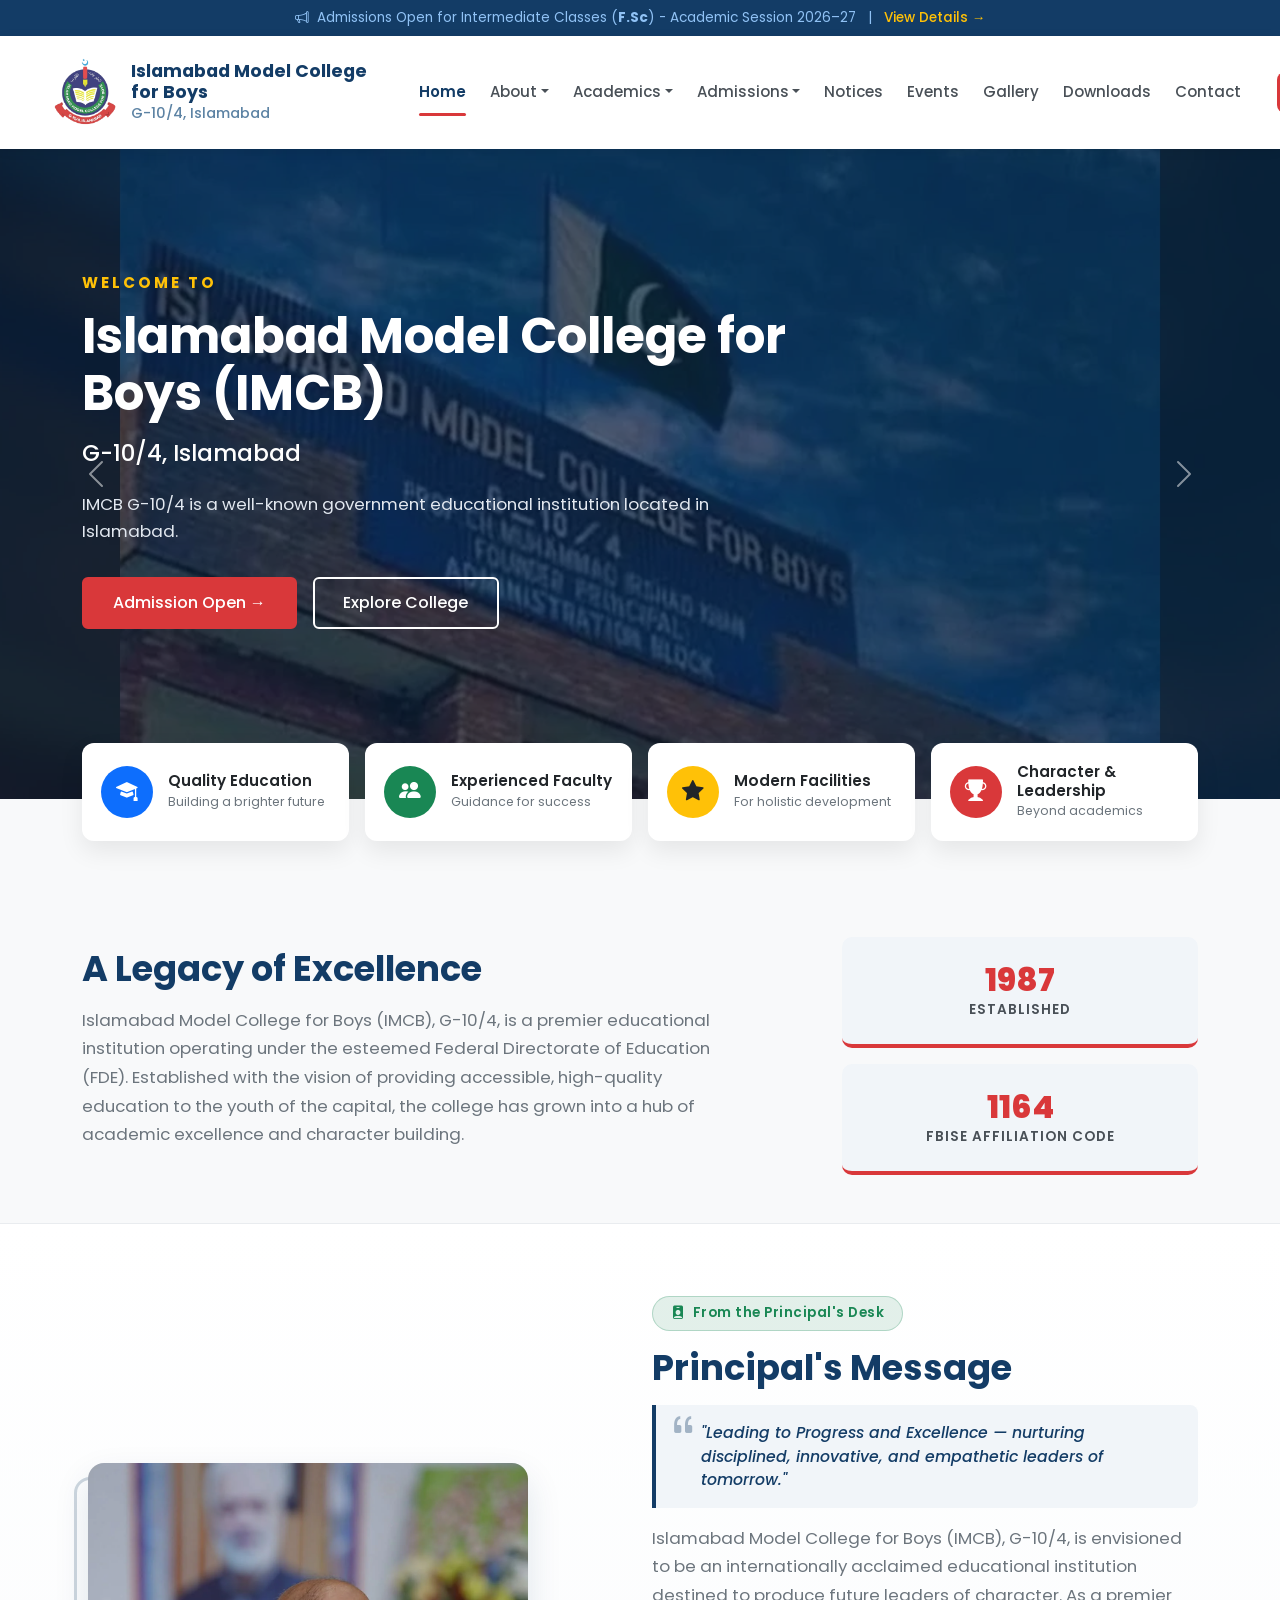
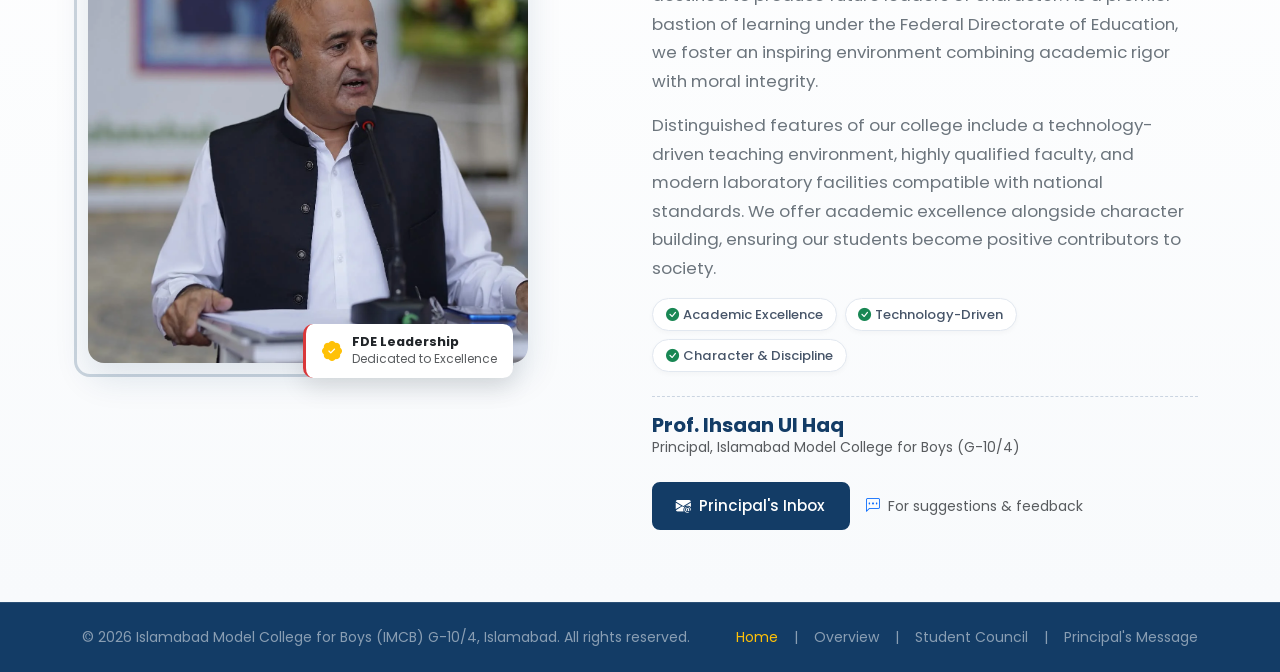
==== commit 3287ac29: "Add Student Council page and link under About menu across all pages" ====
--- a/index.html
+++ b/index.html
@@ -60,6 +60,7 @@
               <li><a class="dropdown-item" href="overview.html">Overview</a></li>
               <li><a class="dropdown-item" href="#principal">Principal's Message</a></li>
               <li><a class="dropdown-item" href="teachers.html">Teachers & Faculty</a></li>
+              <li><a class="dropdown-item" href="student-council.html">Student Council</a></li>
             </ul>
           </li>
           <li class="nav-item dropdown">
@@ -171,7 +172,7 @@
                   <div class="hero-subtitle">Student Council</div>
                   <p class="hero-desc">A platform where students take initiative, represent their peers, lead activities, and develop the confidence, communication, and leadership skills needed to make a meaningful impact.</p>
                   <div class="d-flex flex-wrap gap-3 justify-content-start">
-                    <a href="#" class="btn btn-hero-outline">Explore Student Council &rarr;</a>
+                    <a href="student-council.html" class="btn btn-hero-outline">Explore Student Council &rarr;</a>
                   </div>
                 </div>
               </div>
@@ -360,6 +361,8 @@
           <span class="text-white-50">|</span>
           <a href="overview.html" class="text-white-50 text-decoration-none">Overview</a>
           <span class="text-white-50">|</span>
+          <a href="student-council.html" class="text-white-50 text-decoration-none">Student Council</a>
+          <span class="text-white-50">|</span>
           <a href="#principal" class="text-white-50 text-decoration-none">Principal's Message</a>
         </div>
       </div>
--- a/index.css
+++ b/index.css
@@ -112,7 +112,7 @@
   background-color: var(--accent-red-hover);
 }
 
-/* Fixed Hero Section (Slider Added) */
+/* Fixed Hero Section (Desktop & Laptop Cinematic Slider) */
 .hero-section {
   position: relative;
   width: 100%;
@@ -126,13 +126,34 @@
   background-position: center;
   background-size: cover;
   background-repeat: no-repeat;
-}
-
-/* Background Images for Slides */
-.slide-1 { background-image: url('college3.webp'); }
-.slide-2 { background-image: url('colleges3.webp'); }
-.slide-3 { background-image: url('collegepic.webp'); }
-.slide-4 { background-image: url('Council.webp'); }
+  position: relative;
+  overflow: hidden;
+}
+
+/* Background Images for Slides on Desktop & Laptop */
+.slide-1 {
+  background-image: url('slide1_wide.webp');
+  background-position: center;
+  background-size: cover;
+}
+
+.slide-2 {
+  background-image: url('slide2_wide.webp');
+  background-position: center;
+  background-size: cover;
+}
+
+.slide-3 {
+  background-image: url('collegepic.webp');
+  background-position: center;
+  background-size: cover;
+}
+
+.slide-4 {
+  background-image: url('slide4_wide.webp');
+  background-position: center;
+  background-size: cover;
+}
 
 .carousel-control-prev, .carousel-control-next, .carousel-indicators {
   z-index: 5;
@@ -151,7 +172,7 @@
   margin-top: -3rem; 
 }
 
-/* TYPOGRAPHY FOR HERO */
+/* TYPOGRAPHY FOR HERO (Adaptive Clamp for Laptops & Desktops) */
 .tagline-badge {
   display: inline-block;
   font-size: 0.95rem;
@@ -159,26 +180,26 @@
   color: var(--hero-tagline-green);
   text-transform: uppercase;
   letter-spacing: 3px;
-  margin-bottom: 1rem;
+  margin-bottom: 0.85rem;
 }
 .hero-title {
-  font-size: 4rem;
+  font-size: clamp(2.3rem, 3.8vw, 3.6rem);
   font-weight: 700; 
-  line-height: 1.15;
-  margin-bottom: 1rem;
+  line-height: 1.18;
+  margin-bottom: 0.85rem;
   color: var(--hero-text-white); 
 }
 .hero-subtitle {
-  font-size: 1.8rem;
+  font-size: clamp(1.2rem, 1.8vw, 1.6rem);
   font-weight: 500;
   color: var(--hero-text-white);
-  margin-bottom: 1.5rem;
+  margin-bottom: 1.25rem;
 }
 .hero-desc {
-  font-size: 1.1rem;
+  font-size: 1.05rem;
   font-weight: 400; 
   max-width: 650px;
-  margin-bottom: 2.5rem;
+  margin-bottom: 2rem;
   line-height: 1.6;
   color: #e2e8f0; 
 }
@@ -747,22 +768,38 @@
     justify-content: center;
     margin-top: 1rem;
   }
-
-  /* Hero Section */
+  .navbar-brand-logo {
+    width: 68px;
+    height: auto;
+  }
+  .navbar-brand .college-title {
+    font-size: 1.28rem;
+    font-weight: 800;
+  }
+
+  /* Hero Section for Tablets (768px - 991px) */
   .hero-section {
     height: auto;
-    min-height: 580px;
+    min-height: 520px;
+  }
+  .carousel,
+  .carousel-inner {
+    height: 100%;
+  }
+  .carousel-item {
+    min-height: 520px;
+    background-size: cover;
   }
   .hero-content {
     margin-top: 0;
-    padding-top: 3.5rem;
-    padding-bottom: 3.5rem;
+    padding-top: 3.2rem;
+    padding-bottom: 3.2rem;
   }
   .hero-title {
-    font-size: 2.5rem;
+    font-size: 2.3rem;
   }
   .hero-subtitle {
-    font-size: 1.35rem;
+    font-size: 1.25rem;
   }
   .feature-card-wrapper {
     margin-top: 2rem;
@@ -790,16 +827,19 @@
     padding-right: 8px;
   }
 
-  /* Navbar Brand on Mobile */
+  /* Navbar Brand on Mobile (Enlarged Logo & IMCB Title) */
   .navbar {
-    padding: 0.5rem 0;
+    padding: 0.6rem 0;
   }
   .navbar-brand-logo {
-    width: 50px;
+    width: 65px;
+    height: auto;
   }
   .navbar-brand .college-title {
-    font-size: 1.05rem;
-    font-weight: 700;
+    font-size: 1.25rem;
+    font-weight: 800;
+    letter-spacing: 0.3px;
+    line-height: 1.15;
   }
 
   /* Hero Section Slide Changer Buttons (Hidden on Mobile) */
@@ -808,40 +848,117 @@
     display: none !important;
   }
 
-  /* Hero Section Typography */
+  /* Hero Section - Zero Cropping Architecture on Mobile Phones */
   .hero-section {
-    min-height: 520px;
+    height: auto !important;
+    min-height: unset !important;
+    background-color: #0a192f !important;
+  }
+  .carousel,
+  .carousel-inner {
+    height: auto !important;
   }
   .carousel-item {
-    min-height: 520px;
+    height: auto !important;
+    min-height: unset !important;
+    background-image: none !important;
+    background-color: #0a192f !important;
+    position: relative;
+    overflow: hidden;
+  }
+  .slide-1,
+  .slide-2,
+  .slide-3,
+  .slide-4 {
+    background-image: none !important;
+  }
+
+  /* Dedicated 100% Uncropped Photo Stage */
+  .slide-1::before,
+  .slide-2::before,
+  .slide-3::before,
+  .slide-4::before {
+    content: '' !important;
+    display: block !important;
+    width: 100% !important;
+    height: clamp(210px, 56vw, 300px) !important;
+    background-size: contain !important;
+    background-position: center center !important;
+    background-repeat: no-repeat !important;
+    background-color: #06111f !important;
+    position: relative !important;
+    top: auto !important;
+    left: auto !important;
+    right: auto !important;
+    bottom: auto !important;
+    filter: none !important;
+    transform: none !important;
+    z-index: 1 !important;
+    box-shadow: inset 0 0 25px rgba(0, 0, 0, 0.65);
+  }
+  .slide-1::before {
+    background-image: url('slide1_wide.webp') !important;
+  }
+  .slide-2::before {
+    background-image: url('slide2_wide.webp') !important;
+  }
+  .slide-3::before {
+    background-image: url('collegepic.webp') !important;
+  }
+  .slide-4::before {
+    background-image: url('slide4_wide.webp') !important;
+  }
+
+  /* No dark overlay over the image on mobile so photo is bright and clear */
+  .hero-overlay {
+    display: none !important;
+  }
+
+  /* Content Card Below Image */
+  .carousel-item > .d-flex {
+    display: block !important;
+    height: auto !important;
+    width: 100% !important;
   }
   .hero-content {
-    padding-top: 2.5rem;
-    padding-bottom: 2.5rem;
+    position: relative;
+    z-index: 2;
+    padding: 1.25rem 1rem 1.6rem 1rem !important;
+    margin-top: 0 !important;
+    background-color: #0a192f;
+    border-top: 1px solid rgba(255, 255, 255, 0.08);
   }
   .tagline-badge {
-    font-size: 0.8rem;
+    font-size: 0.75rem;
     letter-spacing: 2px;
-    margin-bottom: 0.5rem;
+    margin-bottom: 0.35rem;
+    display: inline-block;
   }
   .hero-title {
-    font-size: 1.85rem;
+    font-size: 1.42rem;
     line-height: 1.25;
-    margin-bottom: 0.75rem;
+    margin-bottom: 0.4rem;
   }
   .hero-subtitle {
-    font-size: 1.15rem;
-    margin-bottom: 0.75rem;
+    font-size: 0.95rem;
+    margin-bottom: 0.4rem;
   }
   .hero-desc {
-    font-size: 0.92rem;
-    line-height: 1.55;
-    margin-bottom: 1.5rem;
+    font-size: 0.85rem;
+    line-height: 1.5;
+    margin-bottom: 1rem;
+    display: -webkit-box;
+    -webkit-line-clamp: 3;
+    -webkit-box-orient: vertical;
+    overflow: hidden;
   }
   .btn-hero-primary,
   .btn-hero-outline {
-    font-size: 0.9rem;
-    padding: 0.65rem 1.3rem;
+    font-size: 0.85rem;
+    padding: 0.5rem 1.1rem;
+  }
+  .feature-card-wrapper {
+    margin-top: 2rem;
   }
 
   /* Legacy / Overview Section */
@@ -903,10 +1020,10 @@
 
 @media (max-width: 576px) {
   .hero-title {
-    font-size: 1.65rem;
+    font-size: 1.35rem;
   }
   .hero-subtitle {
-    font-size: 1.05rem;
+    font-size: 0.92rem;
   }
   .btn-hero-primary,
   .btn-hero-outline {
@@ -955,6 +1072,12 @@
 }
 
 @media (max-width: 480px) {
+  .navbar-brand-logo {
+    width: 60px;
+  }
+  .navbar-brand .college-title {
+    font-size: 1.18rem;
+  }
   .overview-nav-grid,
   .subject-nav-grid {
     grid-template-columns: repeat(2, 1fr) !important;
